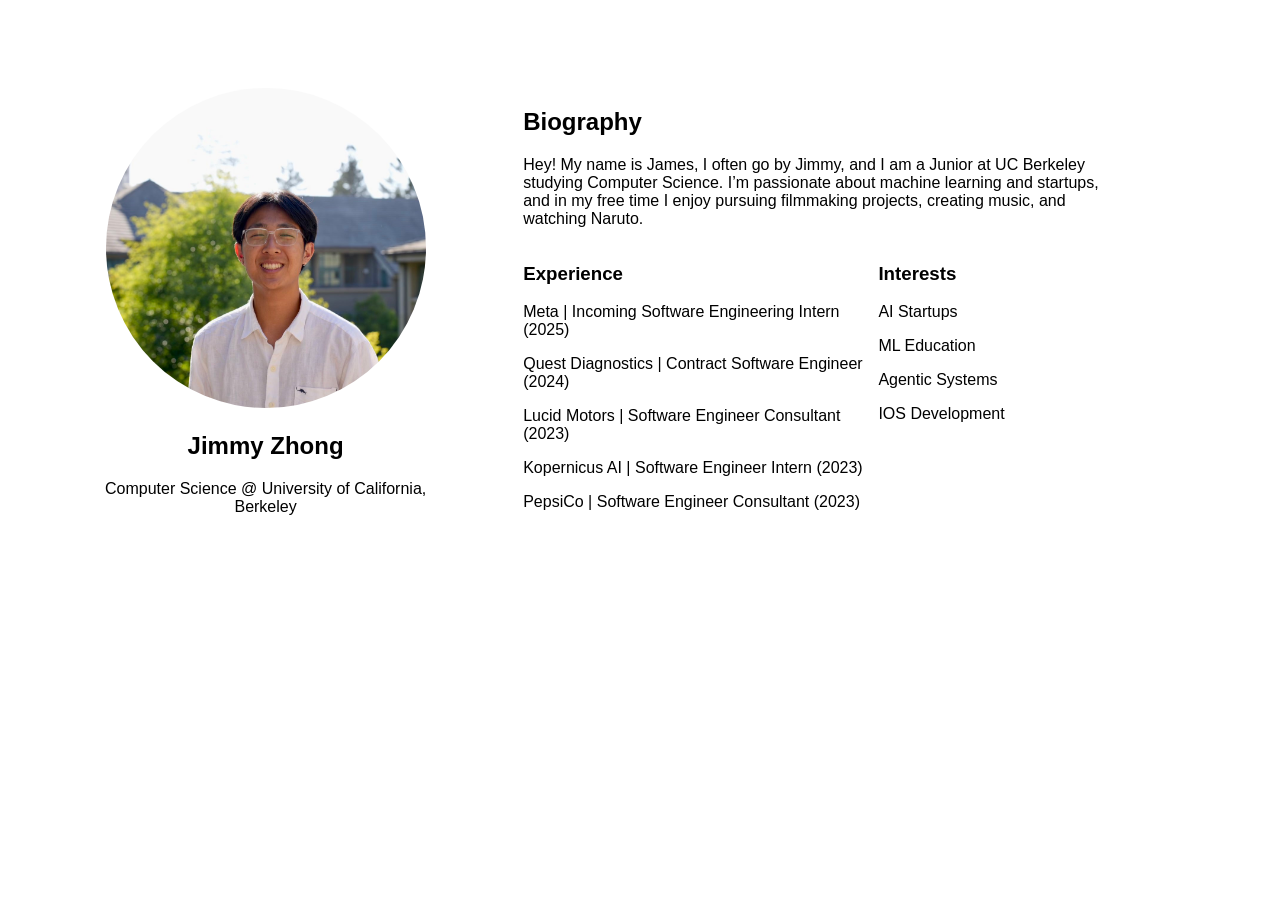
==== htmlcss/index.html @ 69133362 "Updates" ====
<!DOCTYPE html>
<html lang="en">
<head>
    <meta charset="UTF-8">
    <meta name="viewport" content="width=device-width, initial-scale=1.0">
    <title>Jimmy | Personal Website</title>
    <link href="https://fonts.googleapis.com/css2?family=Roboto:wght@400;700&display=swap" rel="stylesheet">
    <link rel="stylesheet" href="style.css">
</head>
<body>
    <!--Main Section, class for left and right, right needs to break off into bio, interests, education -->
    <div class="main-container">
        <!--left side-->
        <div class="left-panel">
            <!--picture-->
            <img src="images/jimmy.jpg" alt="oops" class="profile-pic">
            <!--name-->
            <h2> Jimmy Zhong </h2>
            <p> Computer Science @ University of California, Berkeley</p>
            

        </div>


        <!--right side-->
        <div class="right-panel">
            <!--Biography-->
            <div class="biography"></div>
            <h2> Biography </h2>
            <p> Hey! My name is James, I often go by Jimmy, and I am a Junior at UC Berkeley studying Computer Science. I’m passionate about machine learning and startups, and in my free time I enjoy pursuing filmmaking projects, creating music, and watching Naruto.</p>
            <div class="additional">
            <!--Experience-->
            <div class="experience">
            <h3> Experience </h3>
            <p> Meta | Incoming Software Engineering Intern (2025)</p>
            <p> Quest Diagnostics | Contract Software Engineer (2024)</p>
            <p> Lucid Motors | Software Engineer Consultant (2023)</p>
            <p> Kopernicus AI | Software Engineer Intern (2023)</p>
            <p> PepsiCo | Software Engineer Consultant (2023)</p>
            </div>
            <!--Education-->
            <div class="education">
            <h3> Interests </h3>
            <p> AI Startups</p>
            <p> ML Education</p>
            <p> Agentic Systems</p>
            <p> IOS Development</p>
            </div>
            </div>

        </div>
    </div>
</body>
</html>
---- htmlcss/style.css ----
.main-container{
    font-family: 'Inter', sans-serif;
    padding-top: 5rem;
    padding-left: 5rem;
    display: flex;
}
.left-panel {
    width: 30%;
    text-align: center;
}
.profile-pic{
    width: 20rem;
    height: 20rem;
    border-radius: 50%;
    object-fit: cover;
}
.right-panel {
    width: 50%;
    padding-left: 5rem;
}

.additional {
    display:flex;
}

.experience{
    width:60%;
}

.education{

}
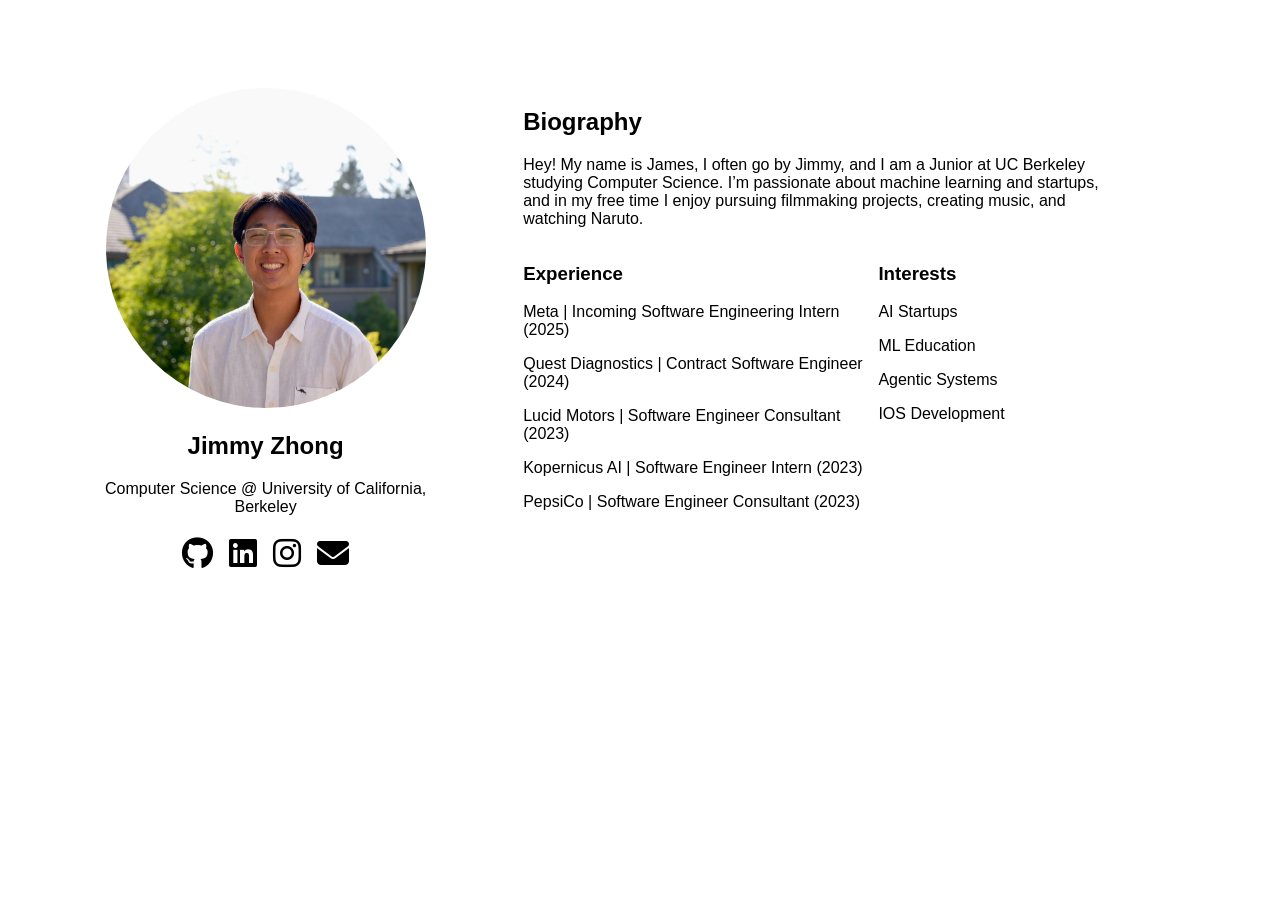
==== commit 2f71687e: "Complete Website" ====
--- a/htmlcss/index.html
+++ b/htmlcss/index.html
@@ -5,6 +5,8 @@
     <meta name="viewport" content="width=device-width, initial-scale=1.0">
     <title>Jimmy | Personal Website</title>
     <link href="https://fonts.googleapis.com/css2?family=Roboto:wght@400;700&display=swap" rel="stylesheet">
+    <link rel="stylesheet" href="https://cdnjs.cloudflare.com/ajax/libs/font-awesome/6.4.0/css/all.min.css">
+    
     <link rel="stylesheet" href="style.css">
 </head>
 <body>
@@ -17,6 +19,22 @@
             <!--name-->
             <h2> Jimmy Zhong </h2>
             <p> Computer Science @ University of California, Berkeley</p>
+            <!--icons-->
+            <div class="social-icons">
+                <a href="https://github.com/notjimmyz" target="_blank" aria-label="GitHub">
+                    <i class="fab fa-github"></i>
+                </a>
+                <a href="https://www.linkedin.com/in/jamesjialiangzhong/" target="_blank" aria-label="LinkedIn">
+                    <i class="fab fa-linkedin"></i>
+                </a>
+                <a href="https://www.instagram.com/notjimmyz/" target="_blank" aria-label="Instagram">
+                    <i class="fab fa-instagram"></i>
+                </a>
+                <a href="mailto:your-email@example.com" aria-label="Email">
+                    <i class="fas fa-envelope"></i>
+                </a>
+            
+            </div>
             
 
         </div>
--- a/htmlcss/style.css
+++ b/htmlcss/style.css
@@ -14,6 +14,17 @@
     border-radius: 50%;
     object-fit: cover;
 }
+.social-icons {
+    margin-top: 20px;
+    display:flex;
+    justify-content:center;
+    gap: 1rem;
+}
+.social-icons a {
+    font-size: 2rem;
+    color: #000;
+}
+
 .right-panel {
     width: 50%;
     padding-left: 5rem;
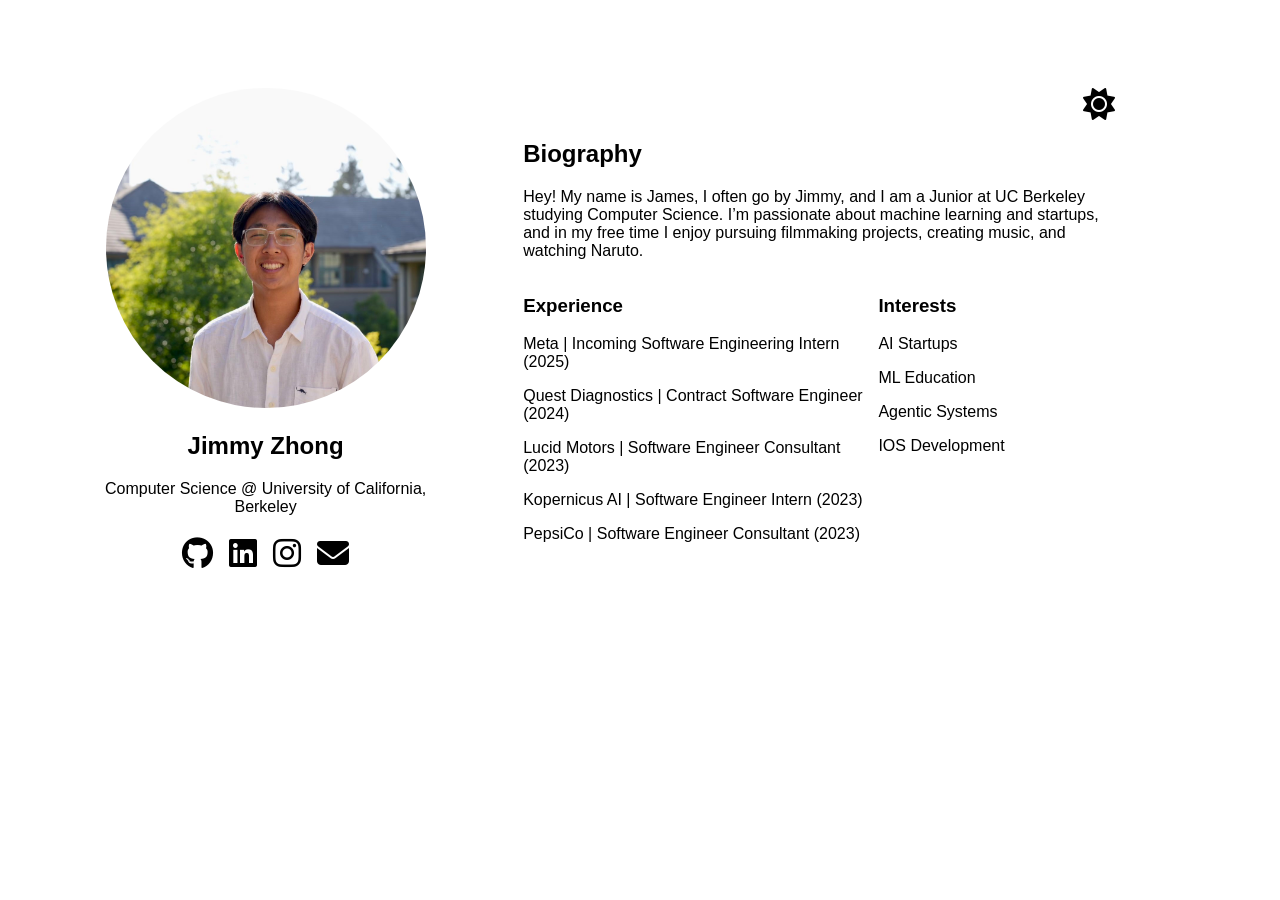
==== commit 67601136: "Changes Made" ====
--- a/htmlcss/index.html
+++ b/htmlcss/index.html
@@ -10,7 +10,7 @@
     <link rel="stylesheet" href="style.css">
 </head>
 <body>
-    <!--Main Section, class for left and right, right needs to break off into bio, interests, education -->
+    <!--main section, class for left and right, right needs to break off into bio, interests, education -->
     <div class="main-container">
         <!--left side-->
         <div class="left-panel">
@@ -34,14 +34,16 @@
                     <i class="fas fa-envelope"></i>
                 </a>
             
-            </div>
-            
-
+            </div>    
         </div>
 
 
         <!--right side-->
         <div class="right-panel">
+            <!--place sun/moon icon above main section-->
+            <div class="sunmoon">
+                <i id="theme-icon" class="fas fa-sun"></i>
+            </div>
             <!--Biography-->
             <div class="biography"></div>
             <h2> Biography </h2>
--- a/htmlcss/style.css
+++ b/htmlcss/style.css
@@ -1,3 +1,5 @@
+
+
 .main-container{
     font-family: 'Inter', sans-serif;
     padding-top: 5rem;
@@ -30,6 +32,14 @@
     padding-left: 5rem;
 }
 
+.sunmoon {
+    text-align: right;
+}
+#theme-icon {
+    font-size:2rem;
+    
+}
+
 .additional {
     display:flex;
 }
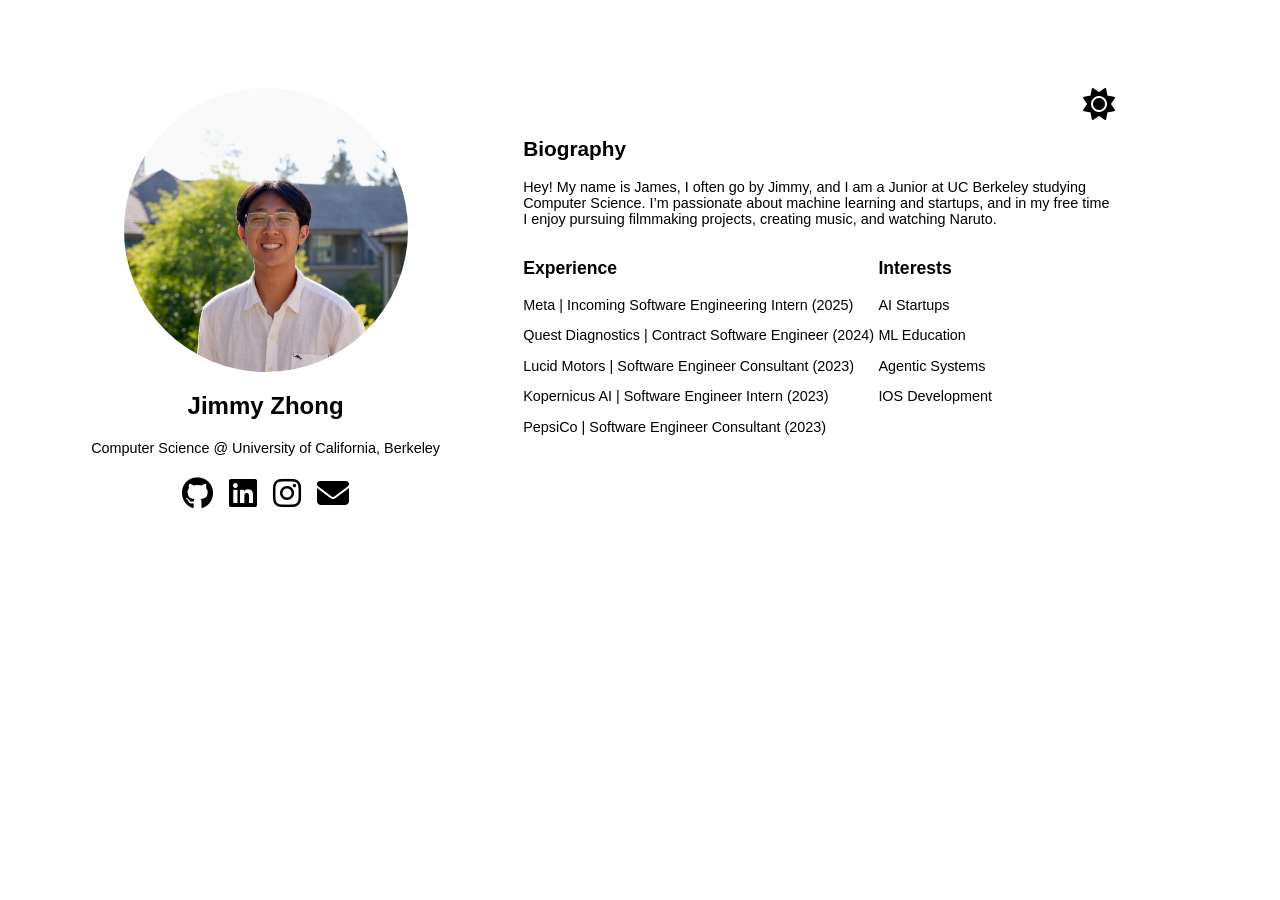
==== commit 8915bf51: "Website Complete" ====
--- a/htmlcss/index.html
+++ b/htmlcss/index.html
@@ -9,7 +9,7 @@
     
     <link rel="stylesheet" href="style.css">
 </head>
-<body>
+<body class="light-mode">
     <!--main section, class for left and right, right needs to break off into bio, interests, education -->
     <div class="main-container">
         <!--left side-->
@@ -70,5 +70,28 @@
 
         </div>
     </div>
+    <!-- add javascript to the html before closing body tag-->
+    <script>
+        // grab the current icon from the page first
+        const themeIcon = document.getElementById('theme-icon');
+        console.log(themeIcon);
+
+        // check if the current icon gets clicked on
+        themeIcon.addEventListener('click', () => {
+            console.log("Icon clicked!");
+            // check what mode it is
+            if (document.body.classList.contains('dark-mode')) {
+                // switch to light mode
+                document.body.classList.remove('dark-mode');
+                document.body.classList.add('light-mode');
+                themeIcon.classList.replace('fa-moon', 'fa-sun');
+            } else {
+                // switch to dark mode
+                document.body.classList.remove('light-mode');
+                document.body.classList.add('dark-mode');
+                themeIcon.classList.replace('fa-sun', 'fa-moon');
+            }
+        })
+    </script>
 </body>
 </html>
--- a/htmlcss/style.css
+++ b/htmlcss/style.css
@@ -1,5 +1,22 @@
 
 
+body.light-mode {
+    background-color: #ffffff; /* white background */
+    color: #000000; /* black text */
+}
+
+body.dark-mode {
+    background-color: #1e1e1e;
+    color: #ffffff;
+}
+
+body.dark-mode #theme-icon {
+    color: #ffffff;
+}
+
+body.dark-mode .social-icons a {
+    color: #ffffff;
+}
 .main-container{
     font-family: 'Inter', sans-serif;
     padding-top: 5rem;
@@ -10,11 +27,21 @@
     width: 30%;
     text-align: center;
 }
-.profile-pic{
-    width: 20rem;
-    height: 20rem;
-    border-radius: 50%;
-    object-fit: cover;
+
+.left-panel h2{
+    font-size: 1.5rem;
+}
+.left-panel p{
+    font-size: 0.9rem;
+}
+.profile-pic {
+    width: 80%;           
+    max-width: 20rem;     
+    aspect-ratio: 1 / 1;  
+    border-radius: 50%;   
+    object-fit: cover;    
+    display: block;       
+    margin: 0 auto;       
 }
 .social-icons {
     margin-top: 20px;
@@ -25,19 +52,43 @@
 .social-icons a {
     font-size: 2rem;
     color: #000;
+    transition: color 0.3s ease;
+}
+
+.social-icons a[href*="linkedin"]:hover {
+    color: #0077b5;
+}
+
+.social-icons a[href*="instagram"]:hover i {
+    background: linear-gradient(45deg, #f09433, #e6683c, #dc2743, #cc2366, #bc1888);
+    -webkit-background-clip: text;
+    -webkit-text-fill-color: transparent;
+    transition: background 0.3s ease;
+}
+
+.social-icons a[href*="mailto"]:hover {
+    color: #d44638;
 }
 
 .right-panel {
     width: 50%;
     padding-left: 5rem;
 }
+.right-panel h2 {
+    font-size: 1.3rem;
+}
+.right-panel h3 {
+    font-size: 1.1rem;
+}
+.right-panel p {
+    font-size: 0.9rem;
+}
 
 .sunmoon {
     text-align: right;
 }
 #theme-icon {
-    font-size:2rem;
-    
+    font-size:2rem;  
 }
 
 .additional {
@@ -50,4 +101,5 @@
 
 .education{
 
-}+}
+
